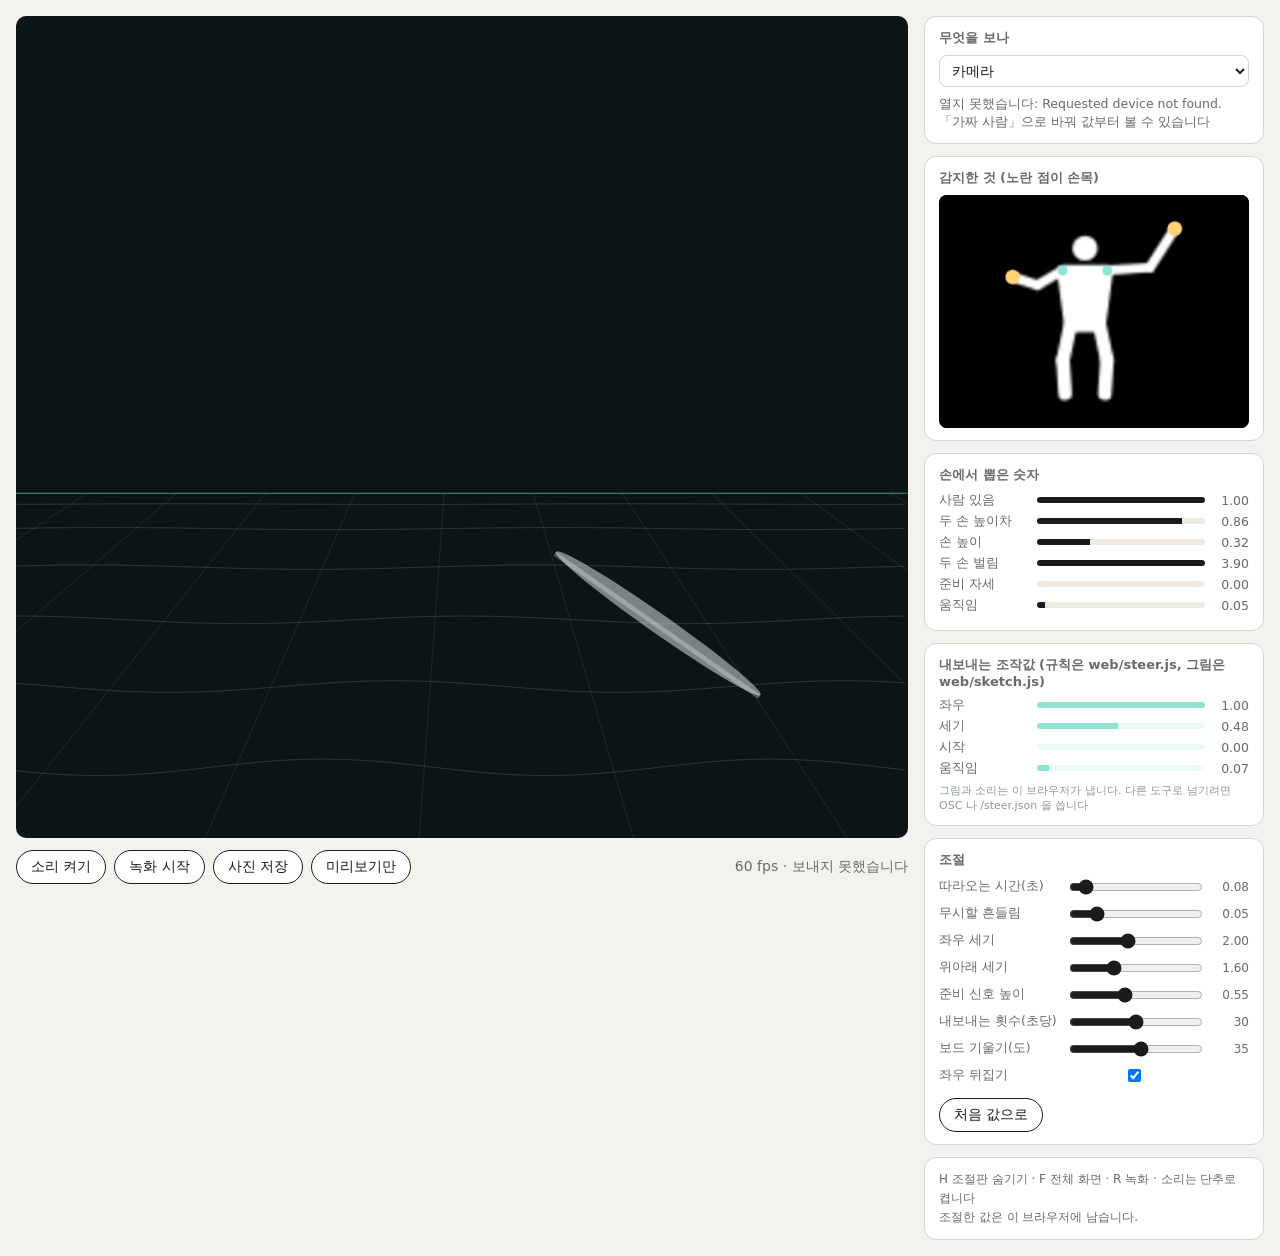
==== web/index.html @ 5a6561e4 "손으로 조종하는 예제 웹캠으로 두 손을 읽어 좌우·세기·시작 신호로 바꾸고, 그 값으로 p5.js 가 그리고 브라우저가 소리를 낸다. 유니티·Processing·DAW 없이 브라우" ====
<!doctype html>
<html lang="ko">
<head>
<meta charset="utf-8" />
<meta name="viewport" content="width=device-width, initial-scale=1, viewport-fit=cover" />
<title>손으로 조종하기</title>
<link rel="icon" href="data:image/svg+xml,%3Csvg xmlns='http://www.w3.org/2000/svg' viewBox='0 0 16 16'%3E%3Ccircle cx='8' cy='8' r='6' fill='%238fe3d2'/%3E%3C/svg%3E" />
<link rel="stylesheet" href="style.css" />
</head>
<body>
<div class="app">
  <div class="left">
    <div id="stage"></div>
    <div class="bar">
      <button id="sound">소리 켜기</button>
      <button id="rec">녹화 시작</button>
      <button id="snap">사진 저장</button>
      <button id="only">미리보기만</button>
      <span class="fps" id="fps"></span>
    </div>
  </div>

  <aside>
    <div class="card">
      <h2>무엇을 보나</h2>
      <select id="source">
        <option value="camera">카메라</option>
        <option value="sim">가짜 사람</option>
        <option value="file">영상 파일 열기…</option>
      </select>
      <input type="file" id="file" accept="video/*" hidden />
      <div id="status">시작하는 중</div>
    </div>

    <div class="card">
      <h2>감지한 것 (노란 점이 손목)</h2>
      <canvas id="preview" width="256" height="192"></canvas>
    </div>

    <div class="card">
      <h2>손에서 뽑은 숫자</h2>
      <div id="features"></div>
    </div>

    <div class="card">
      <h2>내보내는 조작값 (규칙은 web/steer.js, 그림은 web/sketch.js)</h2>
      <div id="steer"></div>
      <div class="hint">그림과 소리는 이 브라우저가 냅니다. 다른 도구로 넘기려면 OSC 나 /steer.json 을 씁니다</div>
    </div>

    <div class="card">
      <h2>조절</h2>
      <div id="params"></div>
      <button id="reset" style="margin-top:6px">처음 값으로</button>
    </div>

    <div class="card keys">
      H 조절판 숨기기 · F 전체 화면 · R 녹화 · 소리는 단추로 켭니다<br />
      조절한 값은 이 브라우저에 남습니다.
    </div>
  </aside>
</div>
<video id="video" playsinline muted></video>
<script src="vendor/p5/p5.min.js"></script>
<script type="module" src="app.js"></script>
</body>
</html>
---- web/style.css ----
:root { color-scheme: light; --bg:#f4f2ec; --fg:#1b1b1a; --dim:#6d6a63; --line:#d9d5cb; --mark:#1b1b1a;
          --card:#fff; --track:#eeeae2; --rec:#b3261e; }
  /* 어두운 화면. 색면(왼쪽 큰 화면)의 색은 조절판의 「색면」·「바탕」이 정하므로 여기서 바꾸지 않는다 */
  @media (prefers-color-scheme: dark) {
    :root { color-scheme: dark; --bg:#141413; --fg:#ecebe6; --dim:#a19d94; --line:#34322e; --mark:#ecebe6;
            --card:#1e1d1b; --track:#2d2b28; --rec:#e5534b; }
  }
  * { box-sizing: border-box; }
  html, body { height: 100%; }
  body { margin:0; background:var(--bg); color:var(--fg);
         font-family: system-ui, -apple-system, "Pretendard", sans-serif; font-size:14px; }
  .app { display:grid; grid-template-columns: minmax(0,1fr) 340px; gap:16px; padding:16px; min-height:100%; }
  .left { display:flex; flex-direction:column; min-width:0; position:sticky; top:16px; height:calc(100vh - 32px); }
  #stage { flex:1; min-height:0; width:100%; display:flex; align-items:center; justify-content:center; }
  #out { display:block; border-radius:10px; background:#ecebe6; }
  .bar { display:flex; gap:8px; flex-wrap:wrap; margin-top:12px; align-items:center; }
  .bar .fps { color:var(--dim); font-variant-numeric:tabular-nums; margin-left:auto; }
  aside { display:flex; flex-direction:column; gap:12px; min-width:0; }
  .card { background:var(--card); border:1px solid var(--line); border-radius:12px; padding:12px 14px; }
  h2 { font-size:13px; color:var(--dim); margin:0 0 8px; font-weight:600; }
  #status { color:var(--dim); font-size:12.5px; margin-top:8px; line-height:1.45; }
  select, button { font:inherit; }
  select { width:100%; padding:6px 8px; border-radius:8px; border:1px solid var(--line); background:var(--card); color:var(--fg); }
  button { padding:7px 14px; border-radius:999px; border:1px solid var(--mark); background:var(--card); color:var(--mark); cursor:pointer; }
  button.on { background:var(--rec); border-color:var(--rec); color:#fff; }
  #preview { width:100%; aspect-ratio:4/3; border-radius:8px; background:#222; display:block; }
  .param { display:grid; grid-template-columns: 120px 1fr 40px; align-items:center; gap:8px; margin:7px 0; }
  .param[hidden] { display:none; }
  .param span { color:var(--dim); font-size:12.5px; }
  .param input[type=range] { width:100%; accent-color:var(--mark); }
  .param input[type=color] { width:44px; height:26px; border:0; background:none; padding:0; }
  .param output { text-align:right; font-variant-numeric:tabular-nums; font-size:12px; color:var(--dim); }
  .meter { display:grid; grid-template-columns: 90px 1fr 36px; align-items:center; gap:8px; margin:4px 0; font-size:12.5px; }
  .meter span { color:var(--dim); }
  .meter i { height:6px; background:var(--track); border-radius:999px; overflow:hidden; }
  .meter b { display:block; height:100%; width:0; background:var(--mark); }
  .meter output { text-align:right; font-variant-numeric:tabular-nums; color:var(--dim); }
  #shape { display:flex; flex-wrap:wrap; gap:4px 12px; font-size:12px; color:var(--dim); margin-top:8px; }
  #shape b { color:var(--fg); font-weight:500; font-variant-numeric:tabular-nums; }
  .keys { color:var(--dim); font-size:12px; line-height:1.6; }
  video { display:none; }

  /* 색면만 보기. 전시용 화면 */
  body.display { background:#000; }
  body.display .app { display:block; padding:0; height:100vh; }
  body.display aside, body.display .bar { display:none; }
  body.display .left { height:100vh; position:static; }
  body.display #out { border-radius:0; }

  @media (max-width: 860px) {
    .app { grid-template-columns: 1fr; }
    .left { position:static; height:60vh; }
  }

/* 내보내는 값은 들어오는 값과 색을 달리해 구분한다 */
.meter.out i { background: rgba(140, 230, 210, 0.18); }
.meter.out b { background: #8fe3d2; }
.hint { color: #8a9a97; font-size: 11px; margin-top: 6px; }
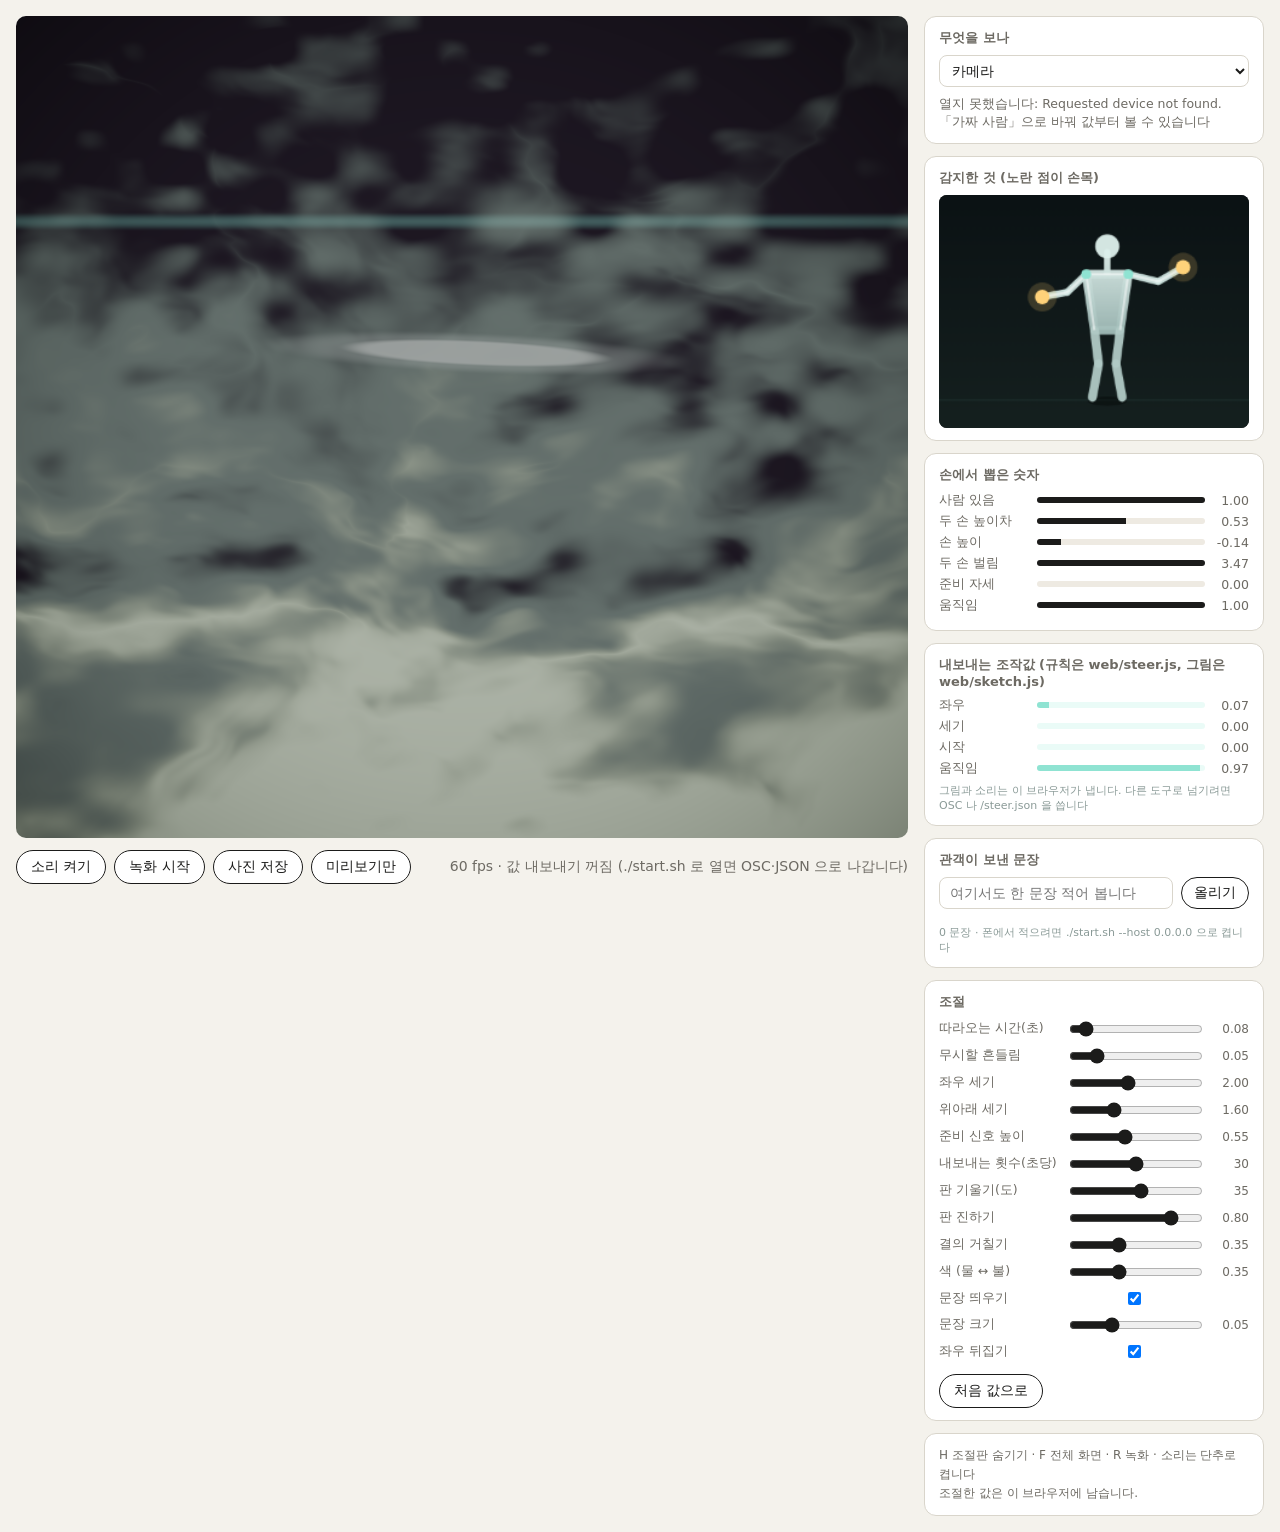
==== commit a2a4398f: "관객이 폰으로 보낸 문장을 화면 위에 띄운다 폰에서 여는 say.html 에서 한 문장을 적으면 serve.py 가 받아 두고, 큰 화면이 1초에 한 번 새 문장을 받아 간다. 문" ====
--- a/web/index.html
+++ b/web/index.html
@@ -49,6 +49,16 @@
     </div>
 
     <div class="card">
+      <h2>관객이 보낸 문장</h2>
+      <form id="sayform">
+        <input id="saytext" maxlength="60" placeholder="여기서도 한 문장 적어 봅니다" />
+        <button type="submit">올리기</button>
+      </form>
+      <ul id="saylist"></ul>
+      <div class="hint" id="sayhint">폰에서 적으려면 ./start.sh --host 0.0.0.0 으로 켭니다</div>
+    </div>
+
+    <div class="card">
       <h2>조절</h2>
       <div id="params"></div>
       <button id="reset" style="margin-top:6px">처음 값으로</button>
--- a/web/style.css
+++ b/web/style.css
@@ -56,3 +56,12 @@
 .meter.out i { background: rgba(140, 230, 210, 0.18); }
 .meter.out b { background: #8fe3d2; }
 .hint { color: #8a9a97; font-size: 11px; margin-top: 6px; }
+
+/* 관객이 보낸 문장 */
+#sayform { display:flex; gap:8px; }
+#sayform input { flex:1; min-width:0; font:inherit; padding:6px 10px; border-radius:8px;
+                 border:1px solid var(--line); background:var(--card); color:var(--fg); }
+#sayform button { padding:6px 12px; }
+#saylist { list-style:none; margin:10px 0 0; padding:0; max-height:132px; overflow-y:auto; }
+#saylist li { border-top:1px solid var(--line); padding:6px 0; font-size:12.5px; color:var(--dim); }
+#saylist li:first-child { color:var(--fg); }
